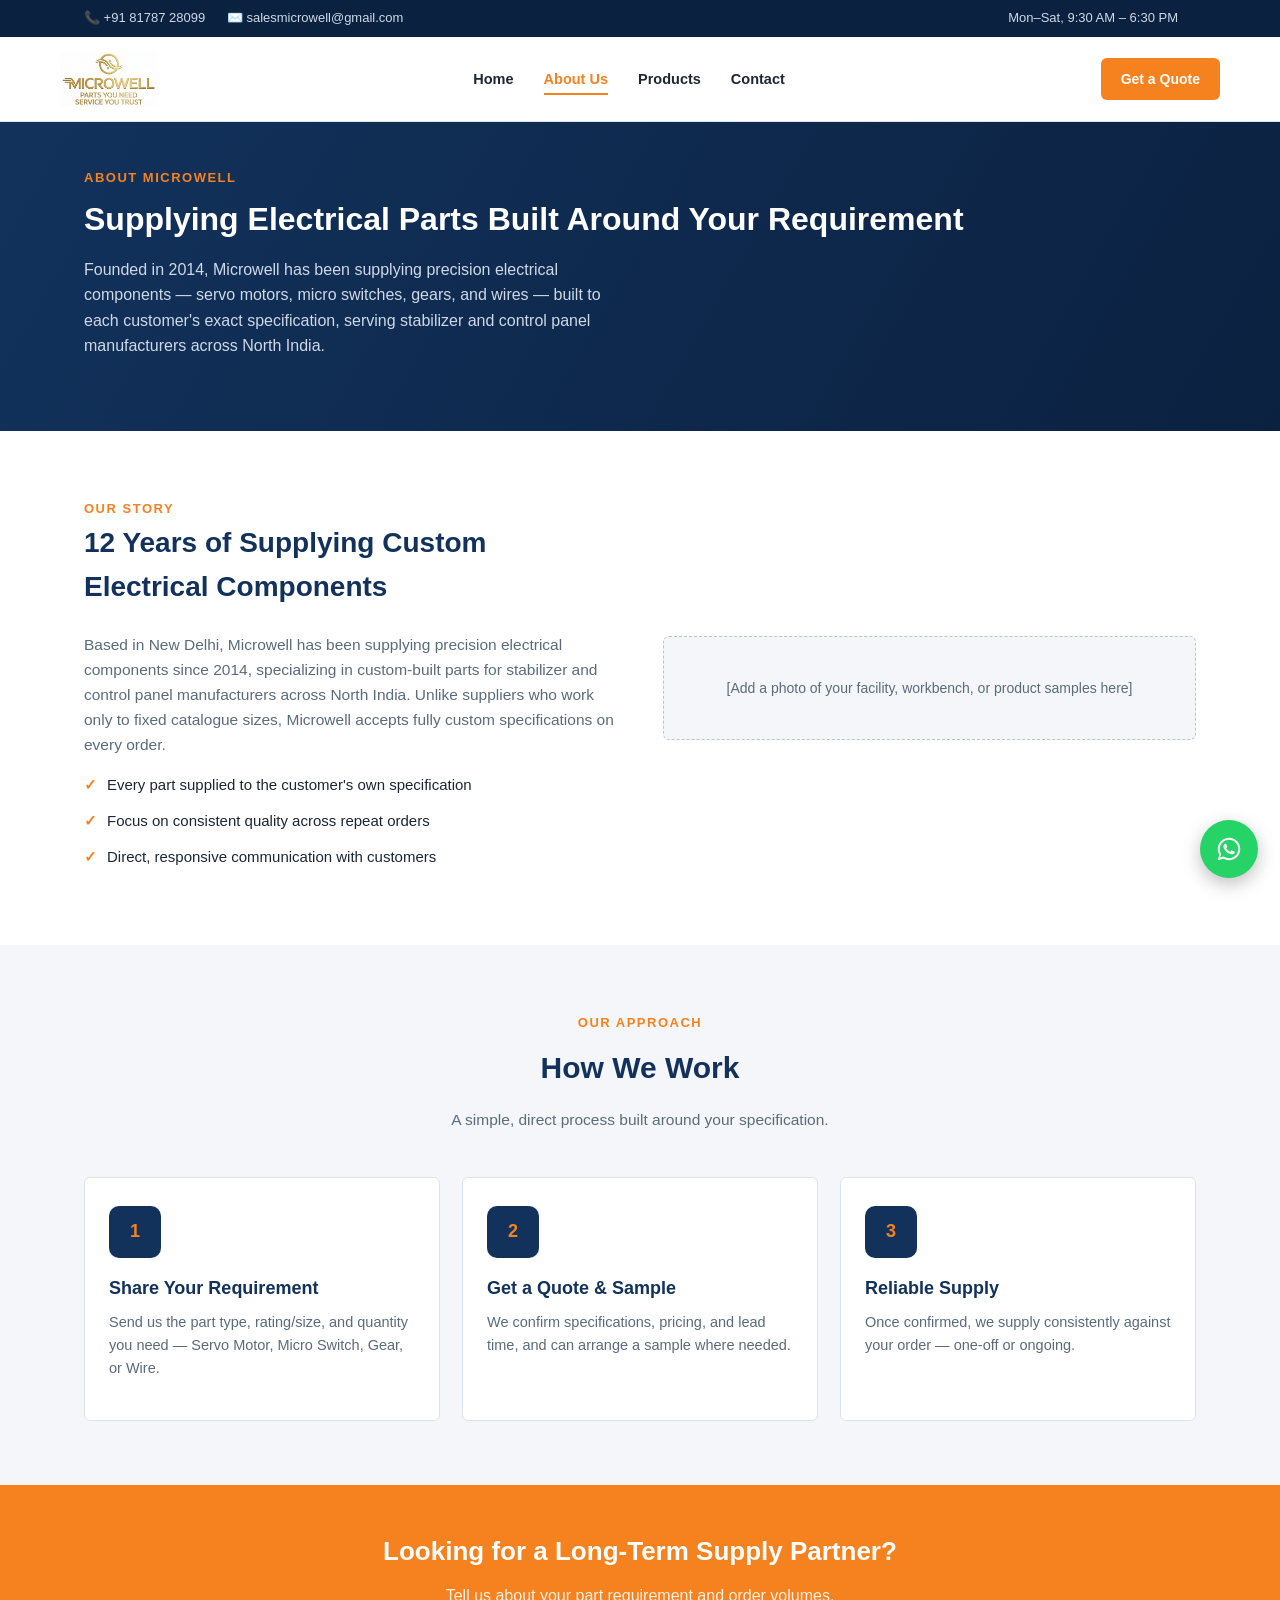
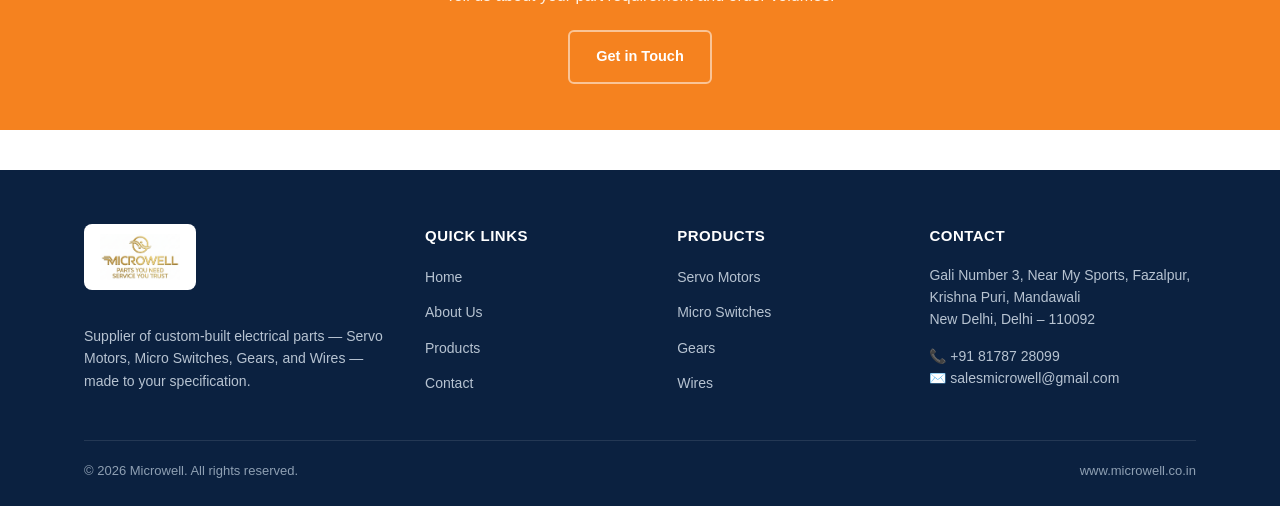
==== about.html @ 6fc6703a "Extract website files from archive to repository root" ====
<!DOCTYPE html>
<html lang="en">
<head>
<meta charset="UTF-8">
<meta name="viewport" content="width=device-width, initial-scale=1.0">
<title>About Us | Microwell</title>
<meta name="description" content="Learn about Microwell — a supplier of custom electrical parts including Servo Motors, Micro Switches, Gears and Wires.">
<link rel="stylesheet" href="style.css">
<link rel="icon" href="assets/logo.png" type="image/png">
</head>
<body>

<div class="topbar">
  <div class="wrap">
    <div class="contact-bits">
      <span>📞 +91 81787 28099</span>
      <span>✉️ salesmicrowell@gmail.com</span>
    </div>
    <div class="contact-bits">
      <span>Mon–Sat, 9:30 AM – 6:30 PM</span>
    </div>
  </div>
</div>

<header class="site-header">
  <div class="wrap nav-row">
    <a href="index.html" class="logo-link"><img src="assets/logo.png" alt="Microwell — Parts You Need, Service You Trust" class="logo-img"></a>
    <nav class="main-nav">
      <ul>
        <li><a href="index.html">Home</a></li>
        <li><a href="about.html" class="active">About Us</a></li>
        <li><a href="products.html">Products</a></li>
        <li><a href="contact.html">Contact</a></li>
      </ul>
    </nav>
    <a href="contact.html" class="nav-cta">Get a Quote</a>
    <button class="menu-toggle" aria-label="Menu">&#9776;</button>
  </div>
</header>

<section class="hero" style="padding:46px 0;">
  <div class="wrap">
    <div class="hero-text">
      <span class="eyebrow">About Microwell</span>
      <h1 style="font-size:32px;">Supplying Electrical Parts Built Around Your Requirement</h1>
      <p>Founded in 2014, Microwell has been supplying precision electrical components — servo motors, micro switches, gears, and wires — built to each customer's exact specification, serving stabilizer and control panel manufacturers across North India.</p>
    </div>
  </div>
</section>

<section>
  <div class="wrap two-col">
    <div class="placeholder-box" style="order:2;">
      [Add a photo of your facility, workbench, or product samples here]
    </div>
    <div>
      <span class="eyebrow">Our Story</span>
      <h2>12 Years of Supplying Custom Electrical Components</h2>
      <p style="color:var(--text-muted); font-size:15.5px;">Based in New Delhi, Microwell has been supplying precision electrical components since 2014, specializing in custom-built parts for stabilizer and control panel manufacturers across North India. Unlike suppliers who work only to fixed catalogue sizes, Microwell accepts fully custom specifications on every order.</p>
      <ul class="check-list">
        <li><span class="bullet">✓</span> Every part supplied to the customer's own specification</li>
        <li><span class="bullet">✓</span> Focus on consistent quality across repeat orders</li>
        <li><span class="bullet">✓</span> Direct, responsive communication with customers</li>
      </ul>
    </div>
  </div>
</section>

<section class="alt">
  <div class="wrap">
    <div class="section-head">
      <span class="eyebrow">Our Approach</span>
      <h2>How We Work</h2>
      <p>A simple, direct process built around your specification.</p>
    </div>
    <div class="grid-3">
      <div class="card">
        <div class="icon">1</div>
        <h3>Share Your Requirement</h3>
        <p>Send us the part type, rating/size, and quantity you need — Servo Motor, Micro Switch, Gear, or Wire.</p>
      </div>
      <div class="card">
        <div class="icon">2</div>
        <h3>Get a Quote &amp; Sample</h3>
        <p>We confirm specifications, pricing, and lead time, and can arrange a sample where needed.</p>
      </div>
      <div class="card">
        <div class="icon">3</div>
        <h3>Reliable Supply</h3>
        <p>Once confirmed, we supply consistently against your order — one-off or ongoing.</p>
      </div>
    </div>
  </div>
</section>

<div class="cta-band">
  <div class="wrap">
    <h2>Looking for a Long-Term Supply Partner?</h2>
    <p>Tell us about your part requirement and order volumes.</p>
    <a href="contact.html" class="btn btn-outline">Get in Touch</a>
  </div>
</div>

<footer class="site-footer">
  <div class="wrap">
    <div class="footer-grid">
      <div>
        <div class="footer-logo-box"><img src="assets/logo.png" alt="Microwell logo"></div>
        <p>Supplier of custom-built electrical parts — Servo Motors, Micro Switches, Gears, and Wires — made to your specification.</p>
      </div>
      <div>
        <h4>Quick Links</h4>
        <ul>
          <li><a href="index.html">Home</a></li>
          <li><a href="about.html">About Us</a></li>
          <li><a href="products.html">Products</a></li>
          <li><a href="contact.html">Contact</a></li>
        </ul>
      </div>
      <div>
        <h4>Products</h4>
        <ul>
          <li><a href="products.html#servo-motor">Servo Motors</a></li>
          <li><a href="products.html#micro-switch">Micro Switches</a></li>
          <li><a href="products.html#gear">Gears</a></li>
          <li><a href="products.html#wire">Wires</a></li>
        </ul>
      </div>
      <div>
        <h4>Contact</h4>
        <p>Gali Number 3, Near My Sports, Fazalpur, Krishna Puri, Mandawali<br>New Delhi, Delhi – 110092</p>
        <p>📞 +91 81787 28099<br>✉️ salesmicrowell@gmail.com</p>
      </div>
    </div>
    <div class="footer-bottom">
      <span>© <span id="year"></span> Microwell. All rights reserved.</span>
      <span>www.microwell.co.in</span>
    </div>
  </div>
</footer>

<!-- WhatsApp click-to-chat: replace 918178728099 with your number (country code + number, no + or spaces) -->
<a href="https://wa.me/918178728099?text=Hi%20Microwell%2C%20I%27d%20like%20to%20enquire%20about%20your%20parts" class="whatsapp-float" target="_blank" rel="noopener" aria-label="Chat on WhatsApp">
  <svg viewBox="0 0 32 32" fill="#ffffff" xmlns="http://www.w3.org/2000/svg"><path d="M16.04 4C9.4 4 4 9.37 4 16c0 2.13.56 4.2 1.62 6.02L4 28l6.15-1.6A11.94 11.94 0 0016.04 28C22.68 28 28 22.63 28 16S22.68 4 16.04 4zm0 21.8c-1.9 0-3.75-.51-5.37-1.47l-.38-.22-3.65.95.98-3.56-.25-.37A9.77 9.77 0 016.2 16c0-5.42 4.42-9.83 9.85-9.83S25.9 10.58 25.9 16s-4.42 9.8-9.86 9.8zm5.4-7.36c-.3-.15-1.75-.86-2.02-.96-.27-.1-.47-.15-.67.15-.2.3-.77.96-.94 1.16-.17.2-.35.22-.65.07-.3-.15-1.24-.46-2.36-1.46-.87-.78-1.46-1.74-1.63-2.04-.17-.3-.02-.46.13-.6.13-.13.3-.35.45-.52.15-.17.2-.3.3-.5.1-.2.05-.37-.02-.52-.08-.15-.67-1.62-.92-2.22-.24-.58-.49-.5-.67-.51h-.57c-.2 0-.52.07-.79.37-.27.3-1.04 1.02-1.04 2.48s1.07 2.87 1.22 3.07c.15.2 2.1 3.2 5.08 4.49.71.31 1.26.49 1.69.63.71.23 1.36.2 1.87.12.57-.08 1.75-.71 2-1.4.25-.68.25-1.27.17-1.4-.07-.13-.27-.2-.57-.35z"/></svg>
</a>

<script>document.getElementById('year').textContent = new Date().getFullYear();</script>
</body>
</html>
---- style.css ----
/* ==========================================================================
   Microwell — shared stylesheet
   Palette: deep industrial blue + safety orange accent (Servokon-style)
   ========================================================================== */

:root {
  --navy: #12325c;
  --navy-dark: #0b2140;
  --orange: #f5821f;
  --orange-dark: #d76c0f;
  --gray-bg: #f4f6f9;
  --gray-border: #dde3ea;
  --text-dark: #1c2733;
  --text-muted: #5b6b7c;
  --white: #ffffff;
  --radius: 6px;
  --max-width: 1160px;
}

* { box-sizing: border-box; }

html { scroll-behavior: smooth; }

body {
  margin: 0;
  font-family: "Segoe UI", Arial, Helvetica, sans-serif;
  color: var(--text-dark);
  background: var(--white);
  line-height: 1.6;
}

a { text-decoration: none; color: inherit; }
img { max-width: 100%; display: block; }
ul { margin: 0; padding: 0; list-style: none; }

.wrap {
  max-width: var(--max-width);
  margin: 0 auto;
  padding: 0 24px;
}

/* ---------- Top bar ---------- */
.topbar {
  background: var(--navy-dark);
  color: #cfd9e6;
  font-size: 13px;
}
.topbar .wrap {
  display: flex;
  justify-content: space-between;
  align-items: center;
  padding-top: 8px;
  padding-bottom: 8px;
  flex-wrap: wrap;
  gap: 6px;
}
.topbar a { color: #cfd9e6; }
.topbar a:hover { color: var(--orange); }
.topbar .contact-bits span { margin-right: 18px; white-space: nowrap; }

/* ---------- Header / Nav ---------- */
header.site-header {
  background: var(--white);
  border-bottom: 1px solid var(--gray-border);
  position: sticky;
  top: 0;
  z-index: 50;
}
.nav-row {
  display: flex;
  align-items: center;
  justify-content: space-between;
  padding: 14px 0;
}
.logo {
  font-size: 26px;
  font-weight: 800;
  color: var(--navy);
  letter-spacing: 0.5px;
}
.logo span { color: var(--orange); }
.logo small {
  display: block;
  font-size: 11px;
  font-weight: 400;
  letter-spacing: 1.5px;
  color: var(--text-muted);
  text-transform: uppercase;
}
.logo-link { display: block; line-height: 0; }
.logo-img { height: 56px; width: auto; }
@media (max-width: 500px) {
  .logo-img { height: 44px; }
}
nav.main-nav ul {
  display: flex;
  gap: 30px;
}
nav.main-nav a {
  font-weight: 600;
  font-size: 14.5px;
  color: var(--text-dark);
  padding: 6px 0;
  border-bottom: 2px solid transparent;
}
nav.main-nav a:hover,
nav.main-nav a.active {
  color: var(--orange);
  border-bottom-color: var(--orange);
}
.nav-cta {
  background: var(--orange);
  color: var(--white) !important;
  padding: 10px 20px;
  border-radius: var(--radius);
  font-weight: 700;
  font-size: 14px;
}
.nav-cta:hover { background: var(--orange-dark); color: var(--white) !important; }

.menu-toggle {
  display: none;
  font-size: 26px;
  background: none;
  border: none;
  cursor: pointer;
  color: var(--navy);
}

/* ---------- Hero ---------- */
.hero {
  background: linear-gradient(120deg, var(--navy) 0%, var(--navy-dark) 100%);
  color: var(--white);
  padding: 70px 0;
}
.hero .wrap {
  display: flex;
  align-items: center;
  gap: 40px;
  flex-wrap: wrap;
}
.hero-text { flex: 1 1 420px; }
.hero-text .eyebrow {
  color: var(--orange);
  font-weight: 700;
  letter-spacing: 1.5px;
  text-transform: uppercase;
  font-size: 13px;
  margin-bottom: 10px;
  display: block;
}
.hero-text h1 {
  font-size: 40px;
  line-height: 1.25;
  margin: 0 0 18px;
}
.hero-text p {
  color: #cfd9e6;
  font-size: 16px;
  max-width: 520px;
  margin-bottom: 26px;
}
.btn-row { display: flex; gap: 14px; flex-wrap: wrap; }
.btn {
  display: inline-block;
  padding: 13px 26px;
  border-radius: var(--radius);
  font-weight: 700;
  font-size: 14.5px;
  border: 2px solid transparent;
}
.btn-primary { background: var(--orange); color: var(--white); }
.btn-primary:hover { background: var(--orange-dark); }
.btn-outline { border-color: #ffffff66; color: var(--white); }
.btn-outline:hover { border-color: var(--white); background: #ffffff14; }

.hero-visual {
  flex: 1 1 320px;
  background: #ffffff10;
  border: 1px solid #ffffff22;
  border-radius: var(--radius);
  padding: 30px;
  min-height: 220px;
  display: flex;
  align-items: center;
  justify-content: center;
  text-align: center;
  color: #cfd9e6;
  font-size: 14px;
}

/* ---------- Stats strip ---------- */
.stats {
  background: var(--white);
  border-bottom: 1px solid var(--gray-border);
}
.stats .wrap {
  display: flex;
  flex-wrap: wrap;
  gap: 20px;
  padding: 30px 24px;
}
.stat {
  flex: 1 1 200px;
  text-align: center;
}
.stat .num {
  font-size: 30px;
  font-weight: 800;
  color: var(--navy);
}
.stat .num span { color: var(--orange); }
.stat .label {
  font-size: 13.5px;
  color: var(--text-muted);
  text-transform: uppercase;
  letter-spacing: 0.5px;
}

/* ---------- Sections ---------- */
section { padding: 64px 0; }
section.alt { background: var(--gray-bg); }

.section-head { text-align: center; max-width: 640px; margin: 0 auto 44px; }
.section-head .eyebrow {
  color: var(--orange);
  font-weight: 700;
  letter-spacing: 1.5px;
  text-transform: uppercase;
  font-size: 13px;
}
.section-head h2 {
  font-size: 30px;
  color: var(--navy);
  margin: 10px 0 12px;
}
.section-head p { color: var(--text-muted); font-size: 15.5px; }

/* ---------- Product cards ---------- */
.grid-4 {
  display: grid;
  grid-template-columns: repeat(4, 1fr);
  gap: 22px;
}
.grid-3 {
  display: grid;
  grid-template-columns: repeat(3, 1fr);
  gap: 22px;
}
.grid-2 {
  display: grid;
  grid-template-columns: repeat(2, 1fr);
  gap: 22px;
}
@media (max-width: 900px) {
  .grid-4 { grid-template-columns: repeat(2, 1fr); }
  .grid-3 { grid-template-columns: repeat(2, 1fr); }
}
@media (max-width: 600px) {
  .grid-4, .grid-3, .grid-2 { grid-template-columns: 1fr; }
}

.card {
  background: var(--white);
  border: 1px solid var(--gray-border);
  border-radius: var(--radius);
  padding: 28px 24px;
  transition: box-shadow .2s, transform .2s;
}
.card:hover {
  box-shadow: 0 10px 24px rgba(18,50,92,0.10);
  transform: translateY(-3px);
}
.card .icon {
  width: 52px;
  height: 52px;
  border-radius: 10px;
  background: var(--navy);
  color: var(--orange);
  font-weight: 800;
  font-size: 18px;
  display: flex;
  align-items: center;
  justify-content: center;
  margin-bottom: 16px;
}
.card h3 { color: var(--navy); font-size: 18px; margin: 0 0 8px; }
.card p { color: var(--text-muted); font-size: 14.5px; margin: 0 0 12px; }
.card .tag-row { display: flex; flex-wrap: wrap; gap: 6px; }
.tag {
  background: var(--gray-bg);
  border: 1px solid var(--gray-border);
  color: var(--navy);
  font-size: 12.5px;
  font-weight: 700;
  padding: 4px 10px;
  border-radius: 999px;
}
.card a.card-link {
  font-weight: 700;
  color: var(--orange);
  font-size: 13.5px;
}

/* ---------- Two column (story / about) ---------- */
.two-col {
  display: flex;
  gap: 46px;
  align-items: center;
  flex-wrap: wrap;
}
.two-col > div { flex: 1 1 380px; }
.two-col h2 { color: var(--navy); font-size: 28px; margin-top: 0; }
.two-col .eyebrow {
  color: var(--orange);
  font-weight: 700;
  letter-spacing: 1.5px;
  text-transform: uppercase;
  font-size: 13px;
}
.check-list li {
  display: flex;
  gap: 10px;
  margin-bottom: 12px;
  color: var(--text-dark);
  font-size: 15px;
}
.check-list li .bullet {
  color: var(--orange);
  font-weight: 900;
}
.placeholder-box {
  background: var(--gray-bg);
  border: 1px dashed #b9c4d1;
  border-radius: var(--radius);
  padding: 40px 20px;
  text-align: center;
  color: var(--text-muted);
  font-size: 14px;
}
.placeholder-box img,
.hero-visual img {
  width: 100%;
  height: auto;
  display: block;
  border-radius: var(--radius);
}
.hero-visual { padding: 0; overflow: hidden; min-height: 0; }

/* ---------- Servo motor photo gallery ---------- */
.photo-gallery {
  display: grid;
  grid-template-columns: repeat(4, 1fr);
  gap: 18px;
  margin-top: 26px;
}
@media (max-width: 900px) {
  .photo-gallery { grid-template-columns: repeat(2, 1fr); }
}
@media (max-width: 600px) {
  .photo-gallery { grid-template-columns: 1fr; }
}
.photo-card {
  background: var(--white);
  border: 1px solid var(--gray-border);
  border-radius: var(--radius);
  overflow: hidden;
  text-align: center;
}
.photo-card img { width: 100%; height: 150px; object-fit: cover; display: block; }
.photo-card p {
  margin: 0;
  padding: 10px 8px;
  font-size: 13.5px;
  font-weight: 700;
  color: var(--navy);
}
.photo-card-pending {
  border-style: dashed;
  border-color: #b9c4d1;
  display: flex;
  align-items: center;
  justify-content: center;
  min-height: 150px;
}
.photo-card-pending p {
  color: var(--text-muted);
  font-weight: 400;
  font-style: italic;
}

/* ---------- Table (specs) ---------- */
table.specs {
  width: 100%;
  border-collapse: collapse;
  background: var(--white);
  border: 1px solid var(--gray-border);
  border-radius: var(--radius);
  overflow: hidden;
}
table.specs th, table.specs td {
  padding: 12px 16px;
  border-bottom: 1px solid var(--gray-border);
  text-align: left;
  font-size: 14.5px;
}
table.specs th {
  background: var(--navy);
  color: var(--white);
  font-weight: 700;
}
table.specs tr:last-child td { border-bottom: none; }
table.specs tr:nth-child(even) td { background: var(--gray-bg); }

/* ---------- CTA band ---------- */
.cta-band {
  background: var(--orange);
  color: var(--white);
  text-align: center;
  padding: 46px 0;
}
.cta-band h2 { margin: 0 0 10px; font-size: 26px; }
.cta-band p { margin: 0 0 22px; color: #fff2e5; }
.cta-band .btn-outline { border-color: #ffffff88; color: var(--white); }

/* ---------- Contact ---------- */
.contact-grid {
  display: grid;
  grid-template-columns: 1fr 1.2fr;
  gap: 36px;
}
@media (max-width: 850px) {
  .contact-grid { grid-template-columns: 1fr; }
}
.contact-info .item {
  display: flex;
  gap: 14px;
  margin-bottom: 22px;
}
.contact-info .item .ic {
  width: 42px;
  height: 42px;
  border-radius: 8px;
  background: var(--navy);
  color: var(--orange);
  display: flex;
  align-items: center;
  justify-content: center;
  font-weight: 800;
  flex-shrink: 0;
}
.contact-info .item h4 { margin: 0 0 4px; color: var(--navy); font-size: 15px; }
.contact-info .item p { margin: 0; color: var(--text-muted); font-size: 14.5px; }

form.enquiry {
  background: var(--white);
  border: 1px solid var(--gray-border);
  border-radius: var(--radius);
  padding: 26px;
}
form.enquiry .row { display: flex; gap: 16px; flex-wrap: wrap; margin-bottom: 16px; }
form.enquiry .field { flex: 1 1 200px; display: flex; flex-direction: column; gap: 6px; }
form.enquiry label { font-size: 13.5px; font-weight: 700; color: var(--navy); }
form.enquiry input, form.enquiry select, form.enquiry textarea {
  padding: 11px 12px;
  border: 1px solid var(--gray-border);
  border-radius: var(--radius);
  font-size: 14.5px;
  font-family: inherit;
}
form.enquiry textarea { resize: vertical; min-height: 110px; }
form.enquiry .note {
  font-size: 12.5px;
  color: var(--text-muted);
  margin-top: 4px;
}

.map-box {
  border: 1px solid var(--gray-border);
  border-radius: var(--radius);
  overflow: hidden;
  margin-top: 26px;
}
.map-box iframe { width: 100%; height: 280px; border: 0; display: block; }

/* ---------- Footer ---------- */
footer.site-footer {
  background: var(--navy-dark);
  color: #b7c3d1;
  padding: 54px 0 24px;
  margin-top: 40px;
}
.footer-grid {
  display: grid;
  grid-template-columns: 1.4fr 1fr 1fr 1.2fr;
  gap: 30px;
  margin-bottom: 34px;
}
@media (max-width: 850px) {
  .footer-grid { grid-template-columns: 1fr 1fr; }
}
@media (max-width: 500px) {
  .footer-grid { grid-template-columns: 1fr; }
}
.footer-grid h4 {
  color: var(--white);
  font-size: 15px;
  margin: 0 0 16px;
  text-transform: uppercase;
  letter-spacing: 0.5px;
}
.footer-grid p, .footer-grid a { font-size: 14px; color: #b7c3d1; }
.footer-grid li { margin-bottom: 10px; }
.footer-grid a:hover { color: var(--orange); }
.footer-logo { font-size: 22px; font-weight: 800; color: var(--white); margin-bottom: 14px; }
.footer-logo span { color: var(--orange); }
.footer-logo-box {
  display: inline-block;
  background: var(--white);
  padding: 10px 16px;
  border-radius: 8px;
  margin-bottom: 14px;
  line-height: 0;
}
.footer-logo-box img { height: 46px; width: auto; }
.footer-bottom {
  border-top: 1px solid #ffffff1a;
  padding-top: 20px;
  display: flex;
  justify-content: space-between;
  flex-wrap: wrap;
  gap: 10px;
  font-size: 13px;
  color: #8fa0b3;
}

@media (max-width: 850px) {
  nav.main-nav { display: none; }
  .menu-toggle { display: block; }
  .nav-row { flex-wrap: wrap; }
}

/* ---------- WhatsApp floating button ---------- */
.whatsapp-float {
  position: fixed;
  right: 22px;
  bottom: 22px;
  width: 58px;
  height: 58px;
  background: #25D366;
  border-radius: 50%;
  display: flex;
  align-items: center;
  justify-content: center;
  box-shadow: 0 6px 18px rgba(0,0,0,0.25);
  z-index: 100;
  transition: transform .15s;
}
.whatsapp-float:hover { transform: scale(1.06); }
.whatsapp-float svg { width: 30px; height: 30px; }
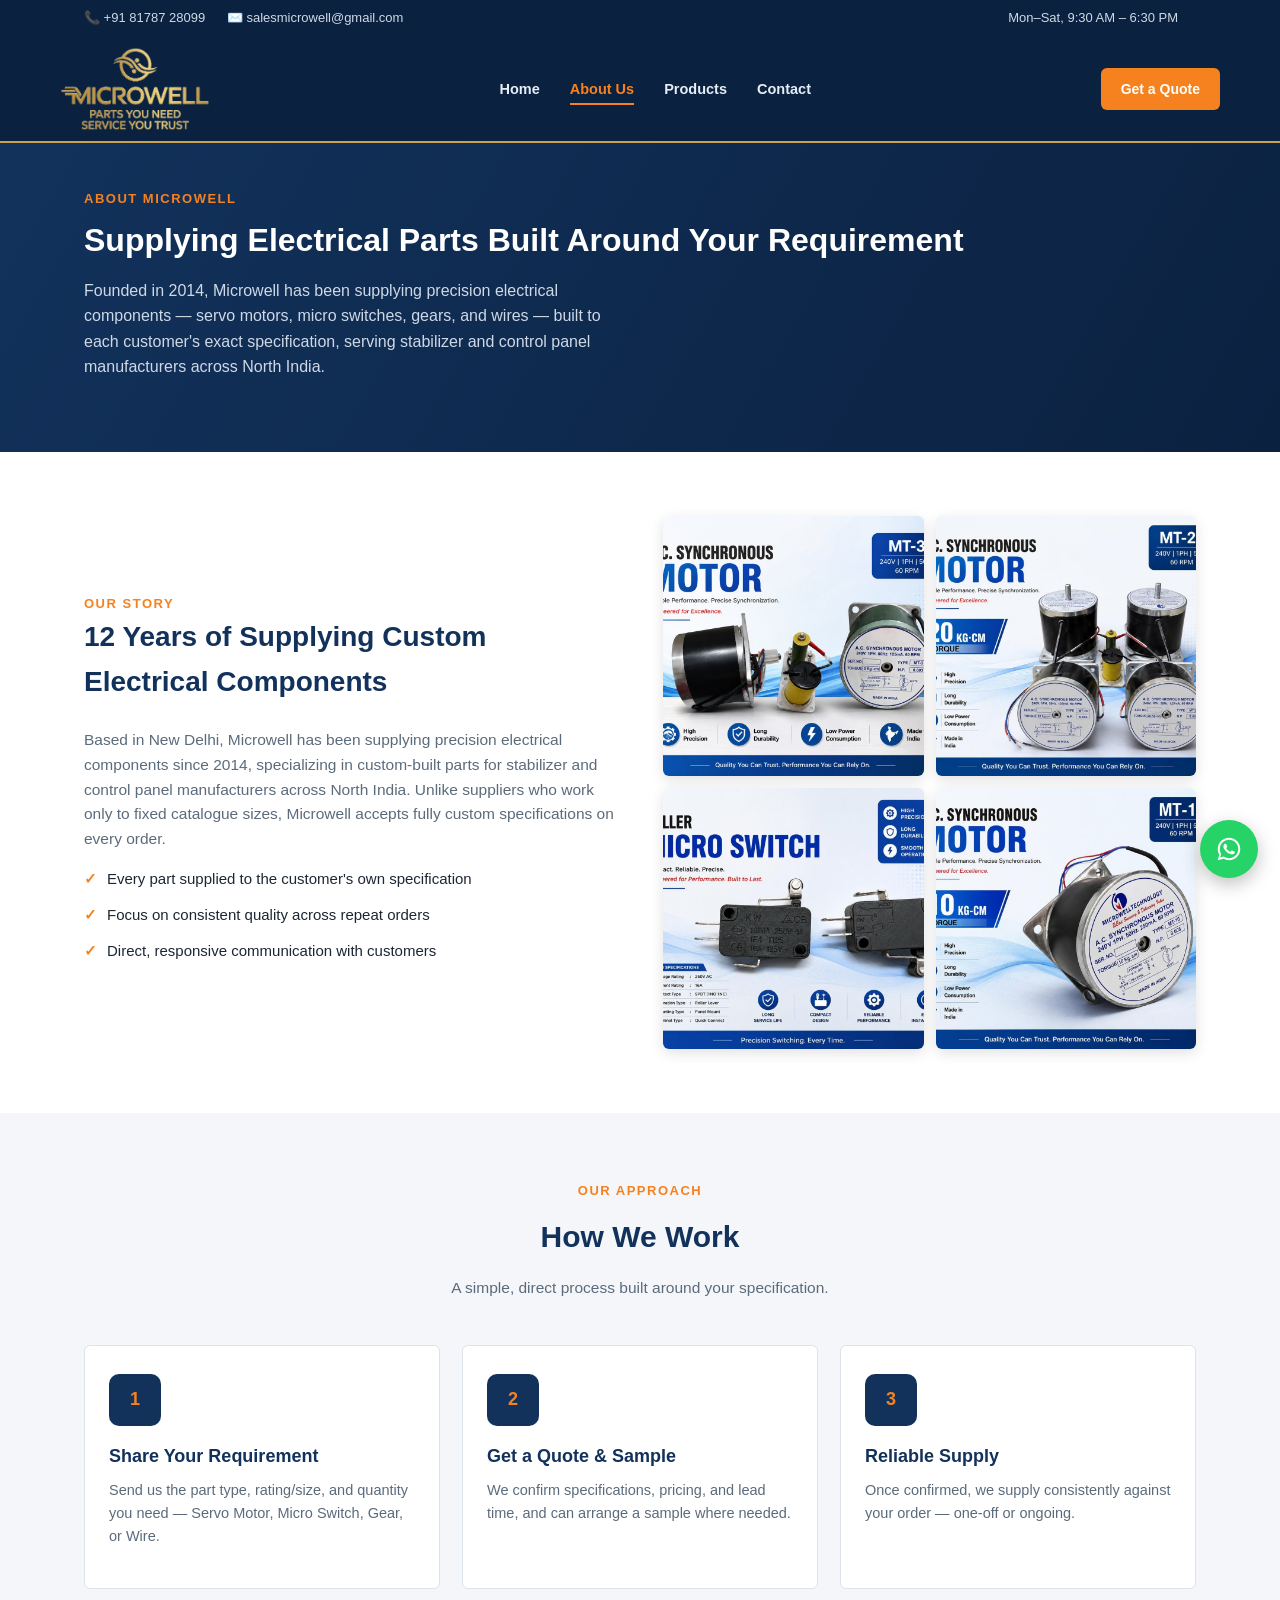
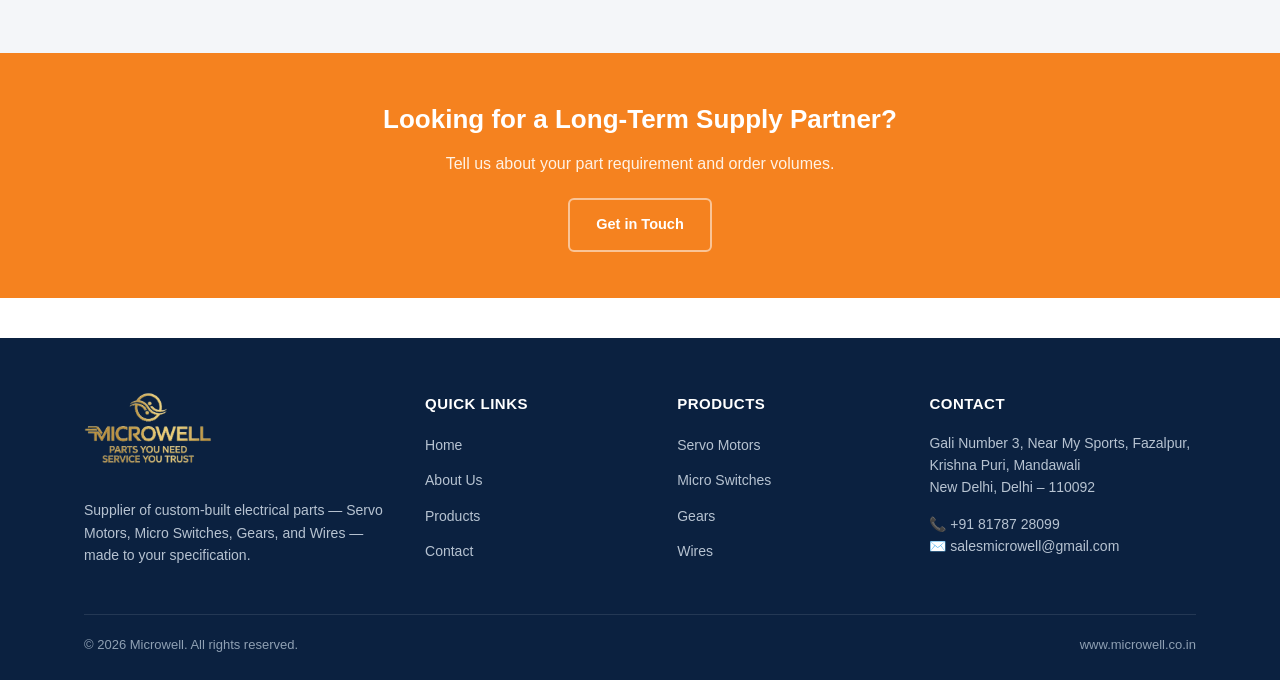
==== commit d49bc1da: "Update about.html" ====
--- a/about.html
+++ b/about.html
@@ -50,8 +50,11 @@
 
 <section>
   <div class="wrap two-col">
-    <div class="placeholder-box" style="order:2;">
-      [Add a photo of your facility, workbench, or product samples here]
+    <div class="placeholder-box" style="order:2;padding:0;border:none;background:none;display:grid;grid-template-columns:1fr 1fr;gap:12px;">
+      <img src="assets/products/servo-3kg.jpg" alt="Microwell 3 kg-cm AC synchronous servo motor" loading="lazy" style="aspect-ratio:1/1;object-fit:cover;box-shadow:0 4px 14px rgba(0,0,0,.12);">
+      <img src="assets/products/servo-20kg.jpg" alt="Microwell 20 kg-cm AC synchronous servo motor" loading="lazy" style="aspect-ratio:1/1;object-fit:cover;box-shadow:0 4px 14px rgba(0,0,0,.12);">
+      <img src="assets/products/micro-switch.jpg" alt="Microwell roller lever micro switch" loading="lazy" style="aspect-ratio:1/1;object-fit:cover;box-shadow:0 4px 14px rgba(0,0,0,.12);">
+      <img src="assets/products/servo-10kg.jpg" alt="Microwell 10 kg-cm AC synchronous servo motor" loading="lazy" style="aspect-ratio:1/1;object-fit:cover;box-shadow:0 4px 14px rgba(0,0,0,.12);">
     </div>
     <div>
       <span class="eyebrow">Our Story</span>
@@ -145,5 +148,16 @@
 </a>
 
 <script>document.getElementById('year').textContent = new Date().getFullYear();</script>
+<script>
+/* WhatsApp: use the official api.whatsapp.com/send link so the supplier's number is kept on phone, desktop app and WhatsApp Web */
+(function(){
+  document.querySelectorAll('a[href*="wa.me/"], a[href*="web.whatsapp.com/send"]').forEach(function(a){
+    var u = new URL(a.href);
+    var phone = (u.searchParams.get('phone') || u.pathname).replace(/\D/g,'') || '918178728099';
+    var text = u.searchParams.get('text');
+    a.href = 'https://api.whatsapp.com/send/?phone=' + phone + (text ? '&text=' + encodeURIComponent(text) : '') + '&type=phone_number&app_absent=0';
+  });
+})();
+</script>
 </body>
 </html>
--- a/style.css
+++ b/style.css
@@ -60,8 +60,8 @@
 
 /* ---------- Header / Nav ---------- */
 header.site-header {
-  background: var(--white);
-  border-bottom: 1px solid var(--gray-border);
+  background: var(--navy-dark);
+  border-bottom: 2px solid #c9a24a;
   position: sticky;
   top: 0;
   z-index: 50;
@@ -70,7 +70,7 @@
   display: flex;
   align-items: center;
   justify-content: space-between;
-  padding: 14px 0;
+  padding: 10px 0;
 }
 .logo {
   font-size: 26px;
@@ -88,9 +88,9 @@
   text-transform: uppercase;
 }
 .logo-link { display: block; line-height: 0; }
-.logo-img { height: 56px; width: auto; }
+.logo-img { height: 84px; width: auto; }
 @media (max-width: 500px) {
-  .logo-img { height: 44px; }
+  .logo-img { height: 62px; }
 }
 nav.main-nav ul {
   display: flex;
@@ -99,7 +99,7 @@
 nav.main-nav a {
   font-weight: 600;
   font-size: 14.5px;
-  color: var(--text-dark);
+  color: #e6edf5;
   padding: 6px 0;
   border-bottom: 2px solid transparent;
 }
@@ -124,7 +124,7 @@
   background: none;
   border: none;
   cursor: pointer;
-  color: var(--navy);
+  color: #ffffff;
 }
 
 /* ---------- Hero ---------- */
@@ -516,13 +516,13 @@
 .footer-logo span { color: var(--orange); }
 .footer-logo-box {
   display: inline-block;
-  background: var(--white);
-  padding: 10px 16px;
+  background: transparent;
+  padding: 0;
   border-radius: 8px;
   margin-bottom: 14px;
   line-height: 0;
 }
-.footer-logo-box img { height: 46px; width: auto; }
+.footer-logo-box img { height: 72px; width: auto; }
 .footer-bottom {
   border-top: 1px solid #ffffff1a;
   padding-top: 20px;
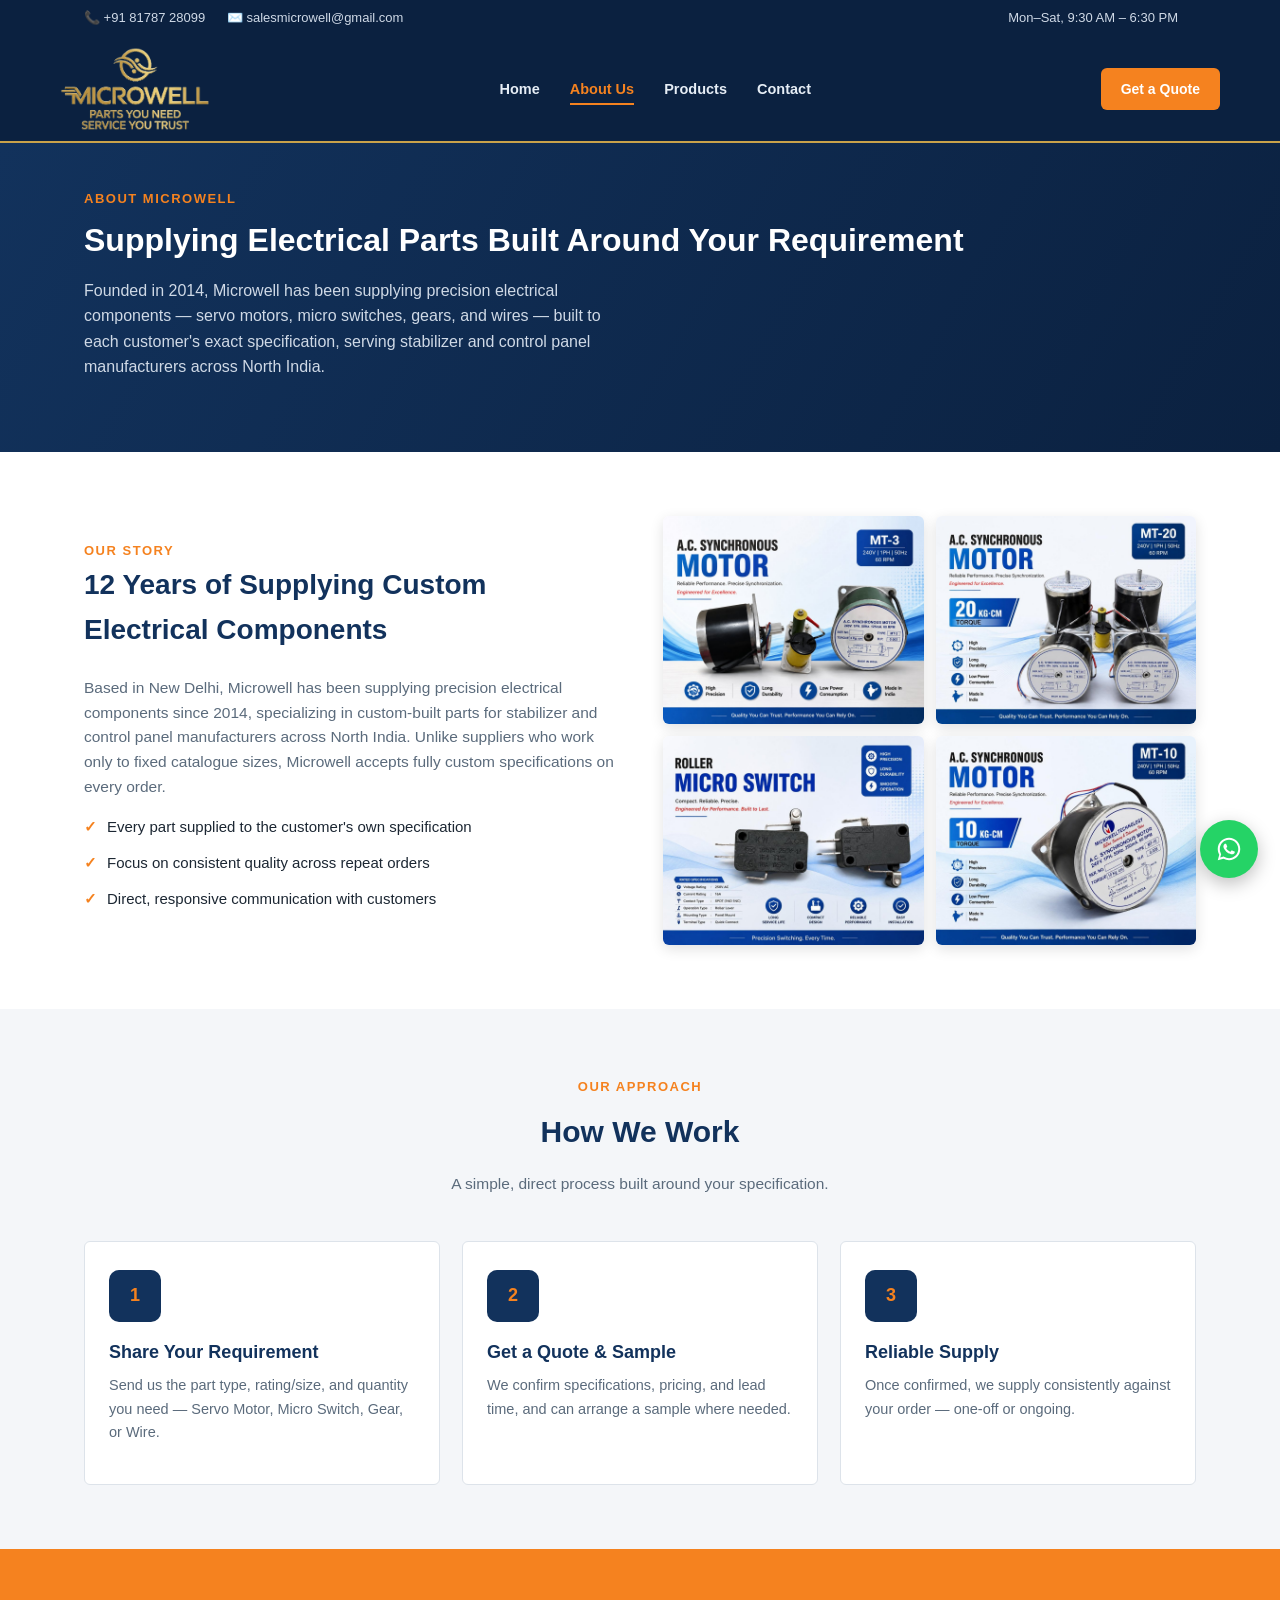
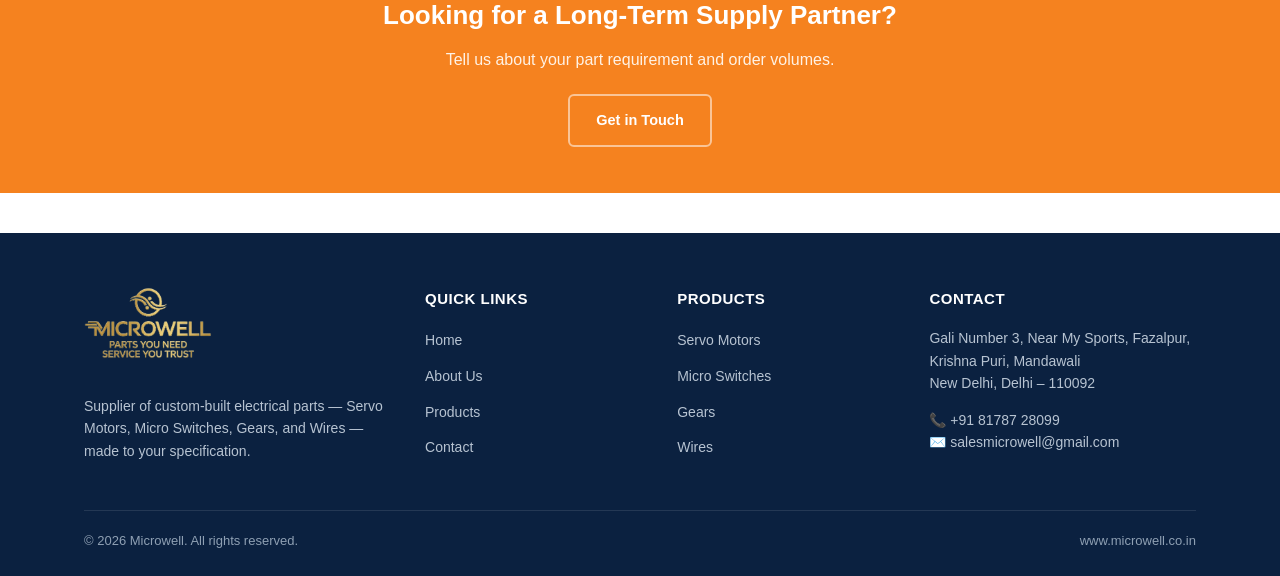
==== commit 3c6b703b: "Update about.html" ====
--- a/about.html
+++ b/about.html
@@ -51,10 +51,10 @@
 <section>
   <div class="wrap two-col">
     <div class="placeholder-box" style="order:2;padding:0;border:none;background:none;display:grid;grid-template-columns:1fr 1fr;gap:12px;">
-      <img src="assets/products/servo-3kg.jpg" alt="Microwell 3 kg-cm AC synchronous servo motor" loading="lazy" style="aspect-ratio:1/1;object-fit:cover;box-shadow:0 4px 14px rgba(0,0,0,.12);">
-      <img src="assets/products/servo-20kg.jpg" alt="Microwell 20 kg-cm AC synchronous servo motor" loading="lazy" style="aspect-ratio:1/1;object-fit:cover;box-shadow:0 4px 14px rgba(0,0,0,.12);">
-      <img src="assets/products/micro-switch.jpg" alt="Microwell roller lever micro switch" loading="lazy" style="aspect-ratio:1/1;object-fit:cover;box-shadow:0 4px 14px rgba(0,0,0,.12);">
-      <img src="assets/products/servo-10kg.jpg" alt="Microwell 10 kg-cm AC synchronous servo motor" loading="lazy" style="aspect-ratio:1/1;object-fit:cover;box-shadow:0 4px 14px rgba(0,0,0,.12);">
+      <img src="assets/products/servo-3kg.jpg" alt="Microwell 3 kg-cm AC synchronous servo motor" loading="lazy" style="aspect-ratio:5/4;object-fit:cover;box-shadow:0 4px 14px rgba(0,0,0,.12);">
+      <img src="assets/products/servo-20kg.jpg" alt="Microwell 20 kg-cm AC synchronous servo motor" loading="lazy" style="aspect-ratio:5/4;object-fit:cover;box-shadow:0 4px 14px rgba(0,0,0,.12);">
+      <img src="assets/products/micro-switch.jpg" alt="Microwell roller lever micro switch" loading="lazy" style="aspect-ratio:5/4;object-fit:cover;box-shadow:0 4px 14px rgba(0,0,0,.12);">
+      <img src="assets/products/servo-10kg.jpg" alt="Microwell 10 kg-cm AC synchronous servo motor" loading="lazy" style="aspect-ratio:5/4;object-fit:cover;box-shadow:0 4px 14px rgba(0,0,0,.12);">
     </div>
     <div>
       <span class="eyebrow">Our Story</span>
